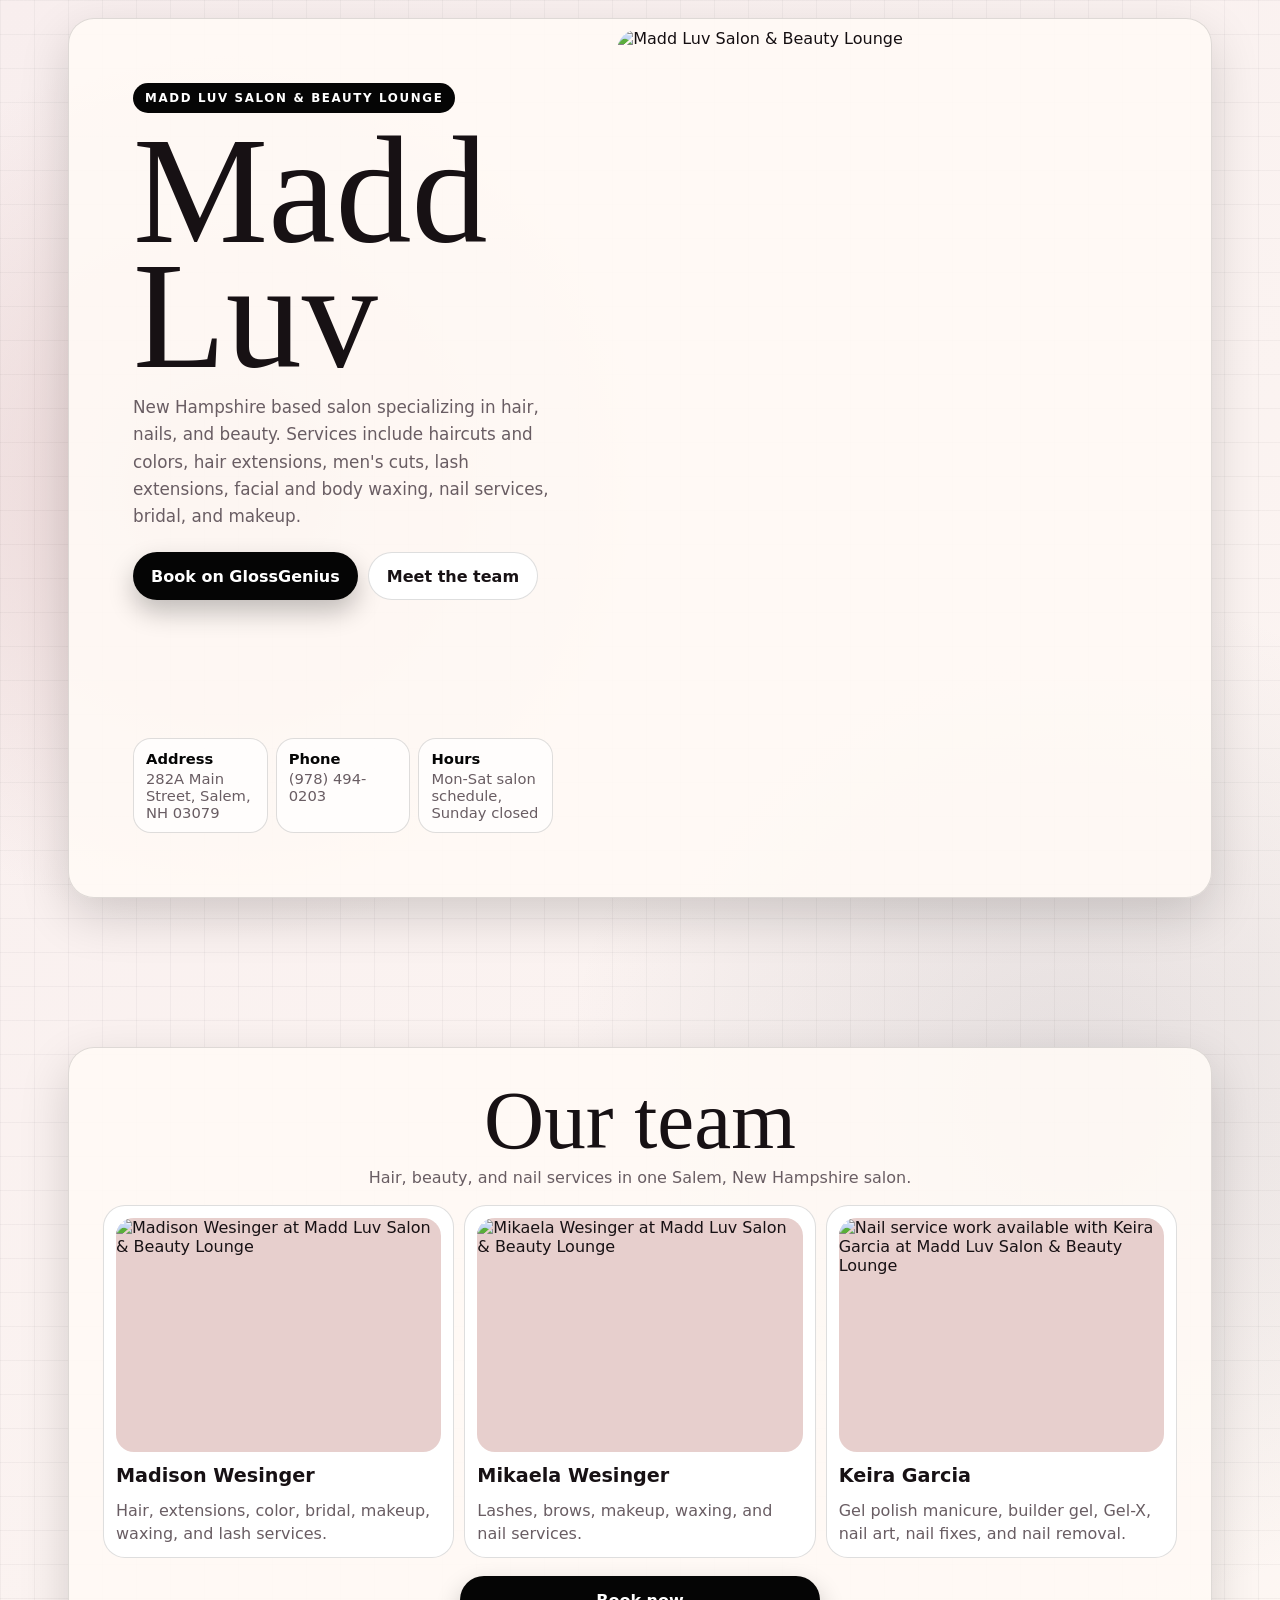
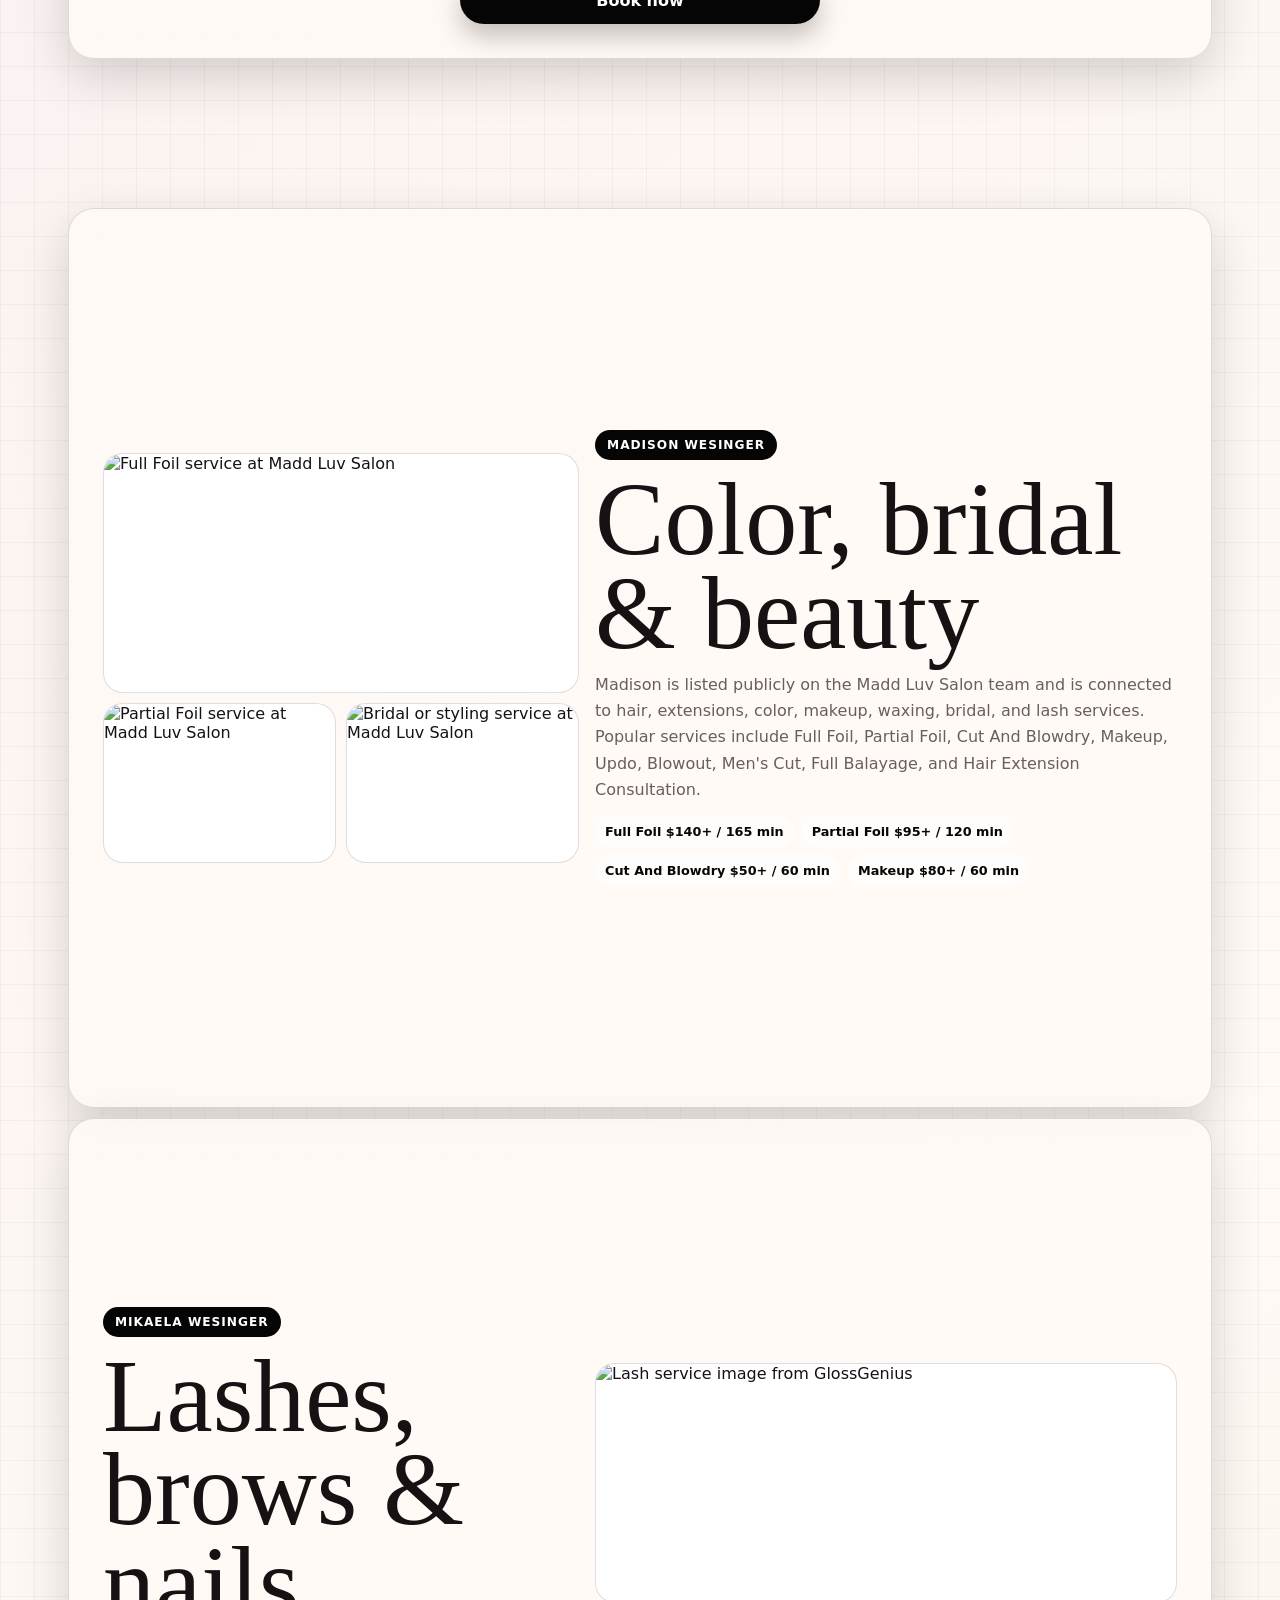
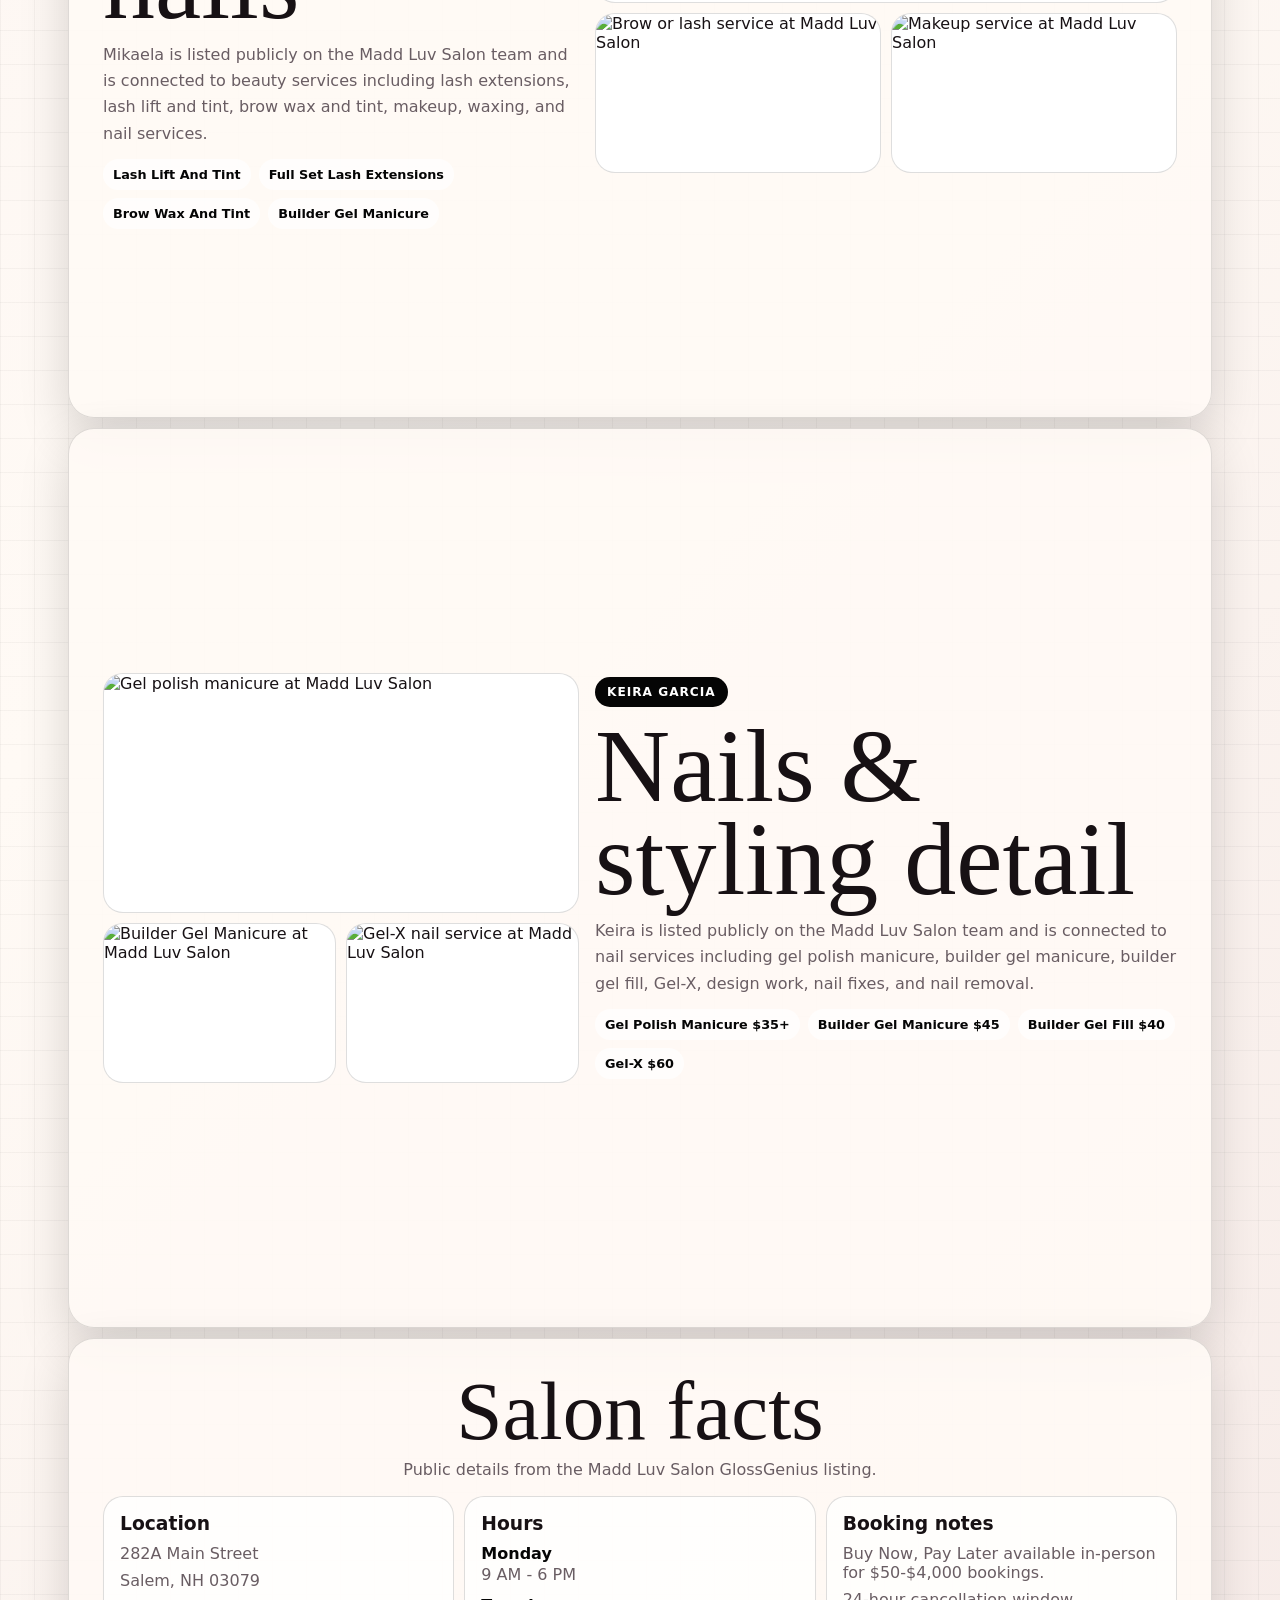
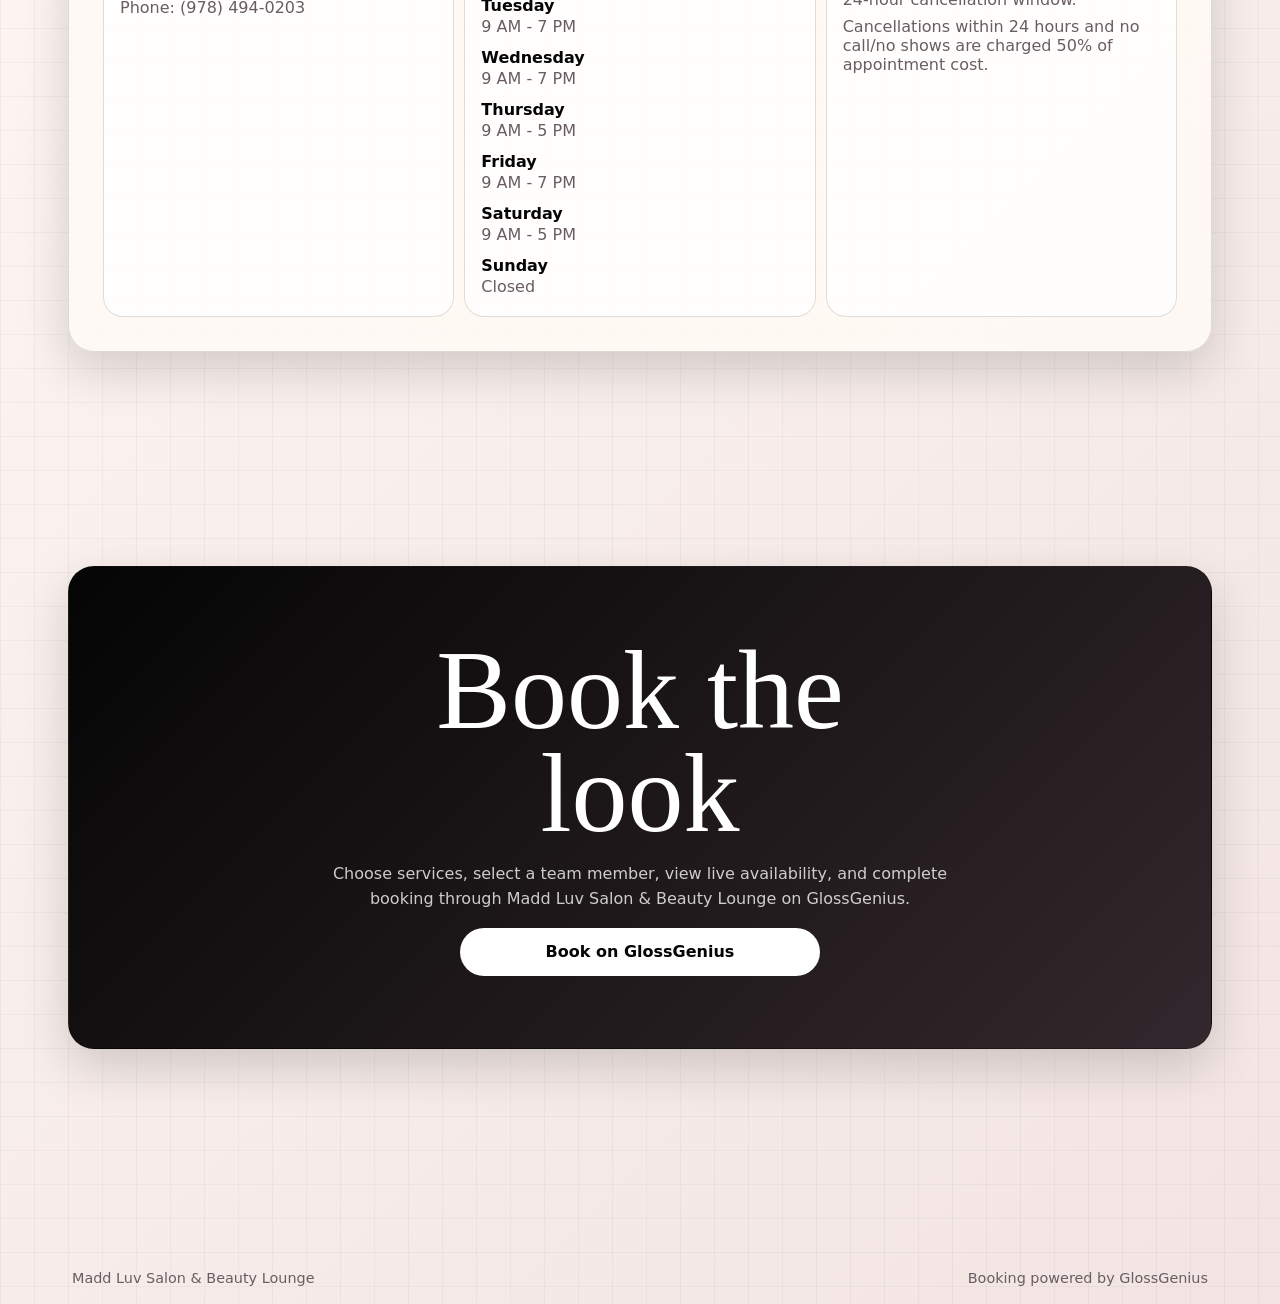
==== index.html @ 244b1cab "Add Madd Luv Salon brochure" ====
<!doctype html>
<html lang="en">
  <head>
    <meta charset="UTF-8" />
    <meta name="viewport" content="width=device-width, initial-scale=1.0" />
    <meta http-equiv="refresh" content="0; url=MaddLuvSalon-Brochure.html" />
    <meta name="description" content="Madd Luv Salon & Beauty Lounge team, services, and booking." />
    <title>Madd Luv Salon & Beauty Lounge</title>
  </head>
  <body>
    <main>
      <h1>Madd Luv Salon & Beauty Lounge</h1>
      <p>
        Continue to
        <a href="MaddLuvSalon-Brochure.html">Madd Luv Salon & Beauty Lounge</a>.
      </p>
    </main>
  </body>
</html>
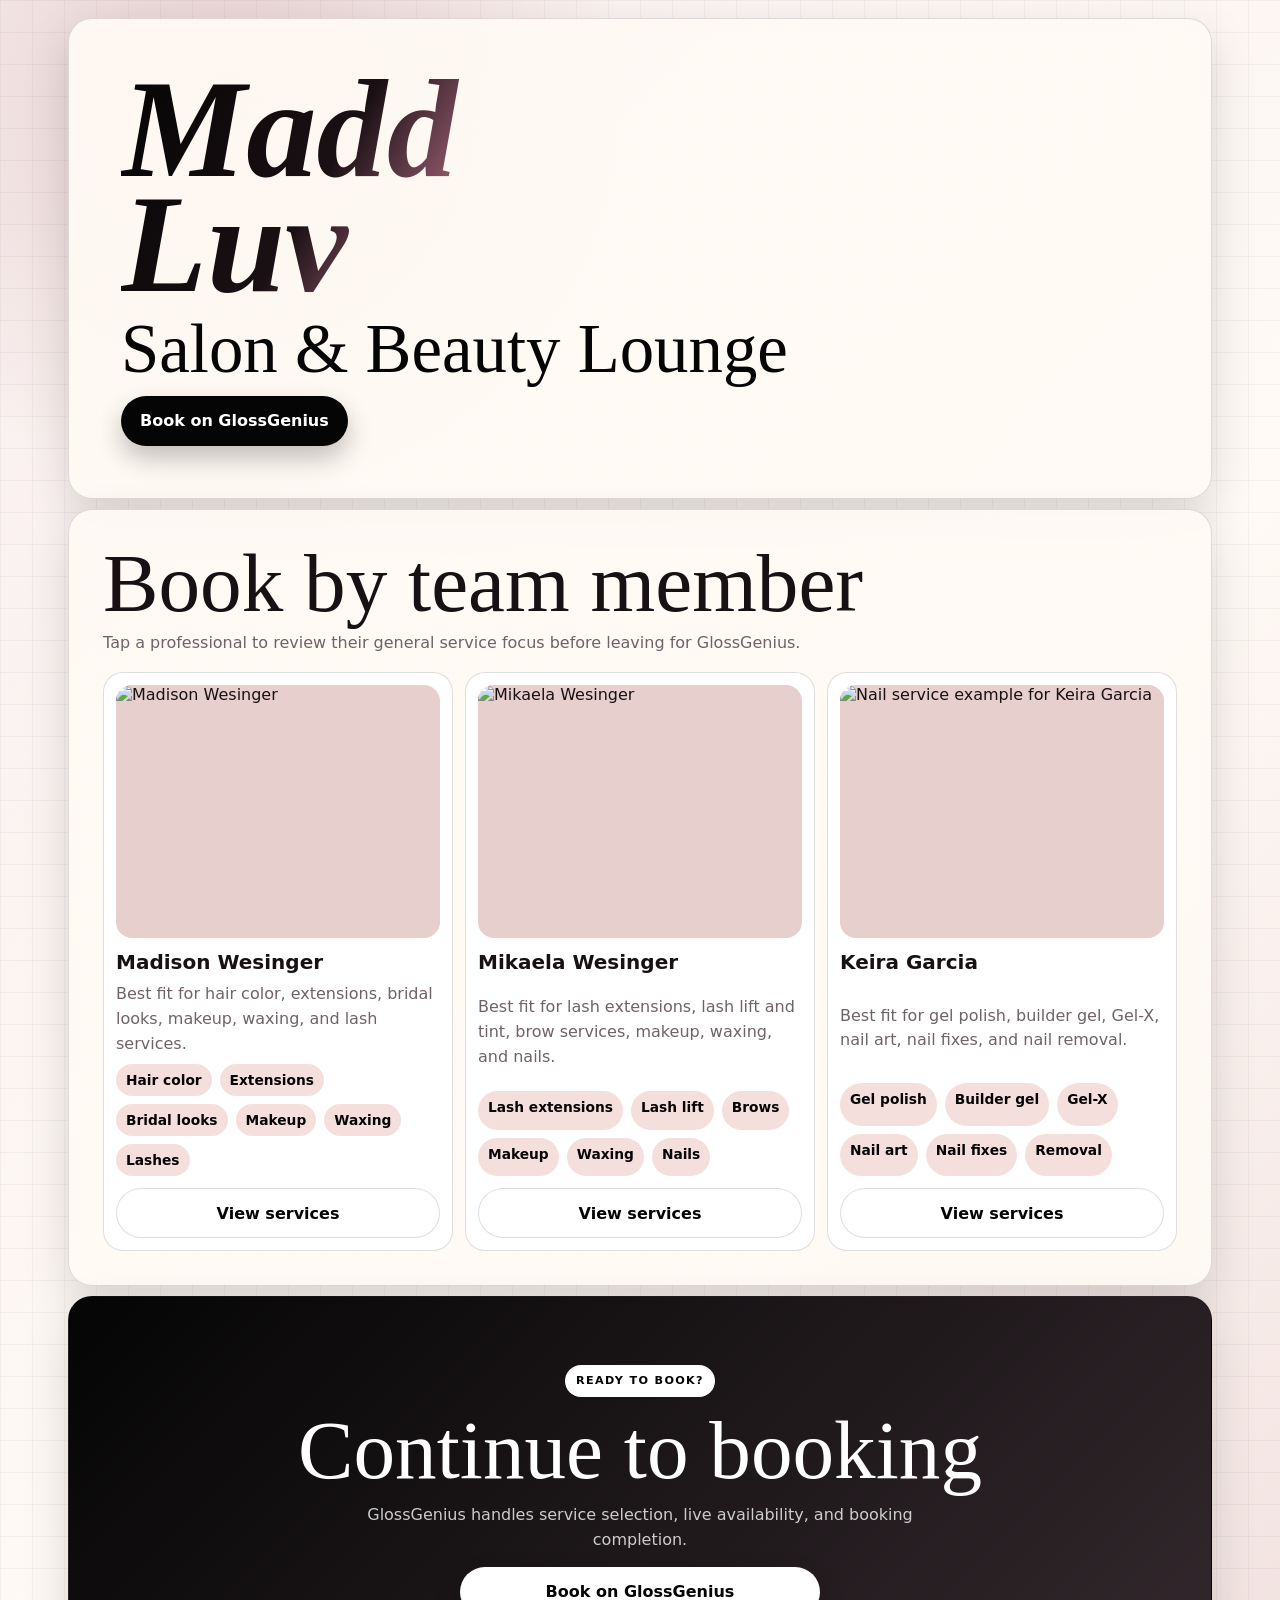
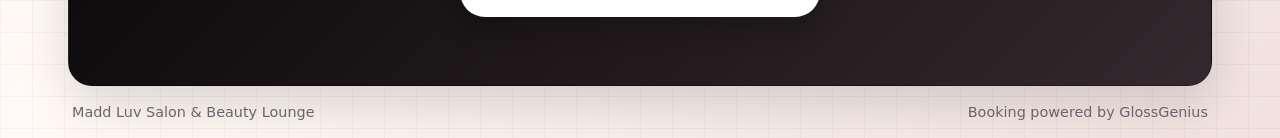
==== commit 8710dc5a: "Refine staff landing carousel and modal" ====
--- a/index.html
+++ b/index.html
@@ -3,17 +3,198 @@
   <head>
     <meta charset="UTF-8" />
     <meta name="viewport" content="width=device-width, initial-scale=1.0" />
-    <meta http-equiv="refresh" content="0; url=MaddLuvSalon-Brochure.html" />
-    <meta name="description" content="Madd Luv Salon & Beauty Lounge team, services, and booking." />
+    <!-- TODO: Add the final production canonical URL when deployment is confirmed. -->
+    <!-- TODO: Add the final client-approved social preview image when assets are available. -->
+    <meta
+      name="description"
+      content="Choose a Madd Luv Salon & Beauty Lounge professional, review service focus, and continue to GlossGenius to book."
+    />
+    <meta property="og:title" content="Madd Luv Salon & Beauty Lounge" />
+    <meta
+      property="og:description"
+      content="Review the Madd Luv Salon team and continue to GlossGenius to book."
+    />
+    <meta property="og:type" content="website" />
+    <meta name="twitter:card" content="summary_large_image" />
+    <meta name="twitter:title" content="Madd Luv Salon & Beauty Lounge" />
+    <meta
+      name="twitter:description"
+      content="Review the Madd Luv Salon team and continue to GlossGenius to book."
+    />
     <title>Madd Luv Salon & Beauty Lounge</title>
+    <link rel="stylesheet" href="brochure.css" />
+    <script src="brochure.js" defer></script>
   </head>
   <body>
-    <main>
-      <h1>Madd Luv Salon & Beauty Lounge</h1>
-      <p>
-        Continue to
-        <a href="MaddLuvSalon-Brochure.html">Madd Luv Salon & Beauty Lounge</a>.
-      </p>
-    </main>
+    <div class="page" data-salon-app data-booking-href="https://maddluvsalon.glossgenius.com/booking-flow">
+      <header class="hero" aria-labelledby="hero-title">
+        <div class="hero-copy">
+          <h1 id="hero-title">Madd Luv</h1>
+          <p class="hero-subtitle">Salon & Beauty Lounge</p>
+          <div class="hero-actions">
+            <a
+              class="button button-primary"
+              href="https://maddluvsalon.glossgenius.com/booking-flow"
+              target="_blank"
+              rel="noopener"
+            >
+              Book on GlossGenius
+            </a>
+          </div>
+        </div>
+      </header>
+
+      <main>
+        <section class="team-section" id="team" aria-labelledby="team-title">
+          <div class="section-heading">
+            <h2 id="team-title">Book by team member</h2>
+            <p>
+              Tap a professional to review their general service focus before
+              leaving for GlossGenius.
+            </p>
+          </div>
+
+          <div class="team-carousel" data-team-carousel>
+            <div class="team-grid" data-team-track>
+            <article
+              class="team-card"
+              data-professional-card="madison"
+              data-modal-heading="Hair, color & beauty"
+            >
+              <div class="team-photo">
+                <!-- TODO: Temporary image. Replace with client-provided professional imagery. -->
+                <img
+                  src="https://static.glossgenius.com/public/user/83f9f4dd763349ab53e0fb3dd7cdd2c14eb4cf82/avatar/medium-29bcc9d4874a7c942685352f6eca50b8.jpeg"
+                  alt="Madison Wesinger"
+                />
+              </div>
+              <div class="team-card-copy">
+                <h3>Madison Wesinger</h3>
+                <p>Best fit for hair color, extensions, bridal looks, makeup, waxing, and lash services.</p>
+                <ul class="chips" aria-label="Madison service focus">
+                  <li>Hair color</li>
+                  <li>Extensions</li>
+                  <li>Bridal looks</li>
+                  <li>Makeup</li>
+                  <li>Waxing</li>
+                  <li>Lashes</li>
+                </ul>
+              </div>
+              <button class="button button-secondary" type="button" data-modal-trigger="madison">
+                View services
+              </button>
+            </article>
+
+            <article
+              class="team-card"
+              data-professional-card="mikaela"
+              data-modal-heading="Lashes, brows & beauty"
+            >
+              <div class="team-photo">
+                <!-- TODO: Temporary image. Replace with client-provided professional imagery. -->
+                <img
+                  src="https://static.glossgenius.com/public/user/c97aab8a26600b79ce95ca495bef58c185da5dae/avatar/medium-7baa5c880201a1e25ddea97063087e5b.jpeg"
+                  alt="Mikaela Wesinger"
+                />
+              </div>
+              <div class="team-card-copy">
+                <h3>Mikaela Wesinger</h3>
+                <p>Best fit for lash extensions, lash lift and tint, brow services, makeup, waxing, and nails.</p>
+                <ul class="chips" aria-label="Mikaela service focus">
+                  <li>Lash extensions</li>
+                  <li>Lash lift</li>
+                  <li>Brows</li>
+                  <li>Makeup</li>
+                  <li>Waxing</li>
+                  <li>Nails</li>
+                </ul>
+              </div>
+              <button class="button button-secondary" type="button" data-modal-trigger="mikaela">
+                View services
+              </button>
+            </article>
+
+            <article
+              class="team-card"
+              data-professional-card="keira"
+              data-modal-heading="Nails & detail work"
+            >
+              <div class="team-photo">
+                <!-- TODO: Temporary image. Replace with client-provided professional imagery. -->
+                <img
+                  src="https://static.glossgenius.com/public/service/5cf330af9236f87ce8c8bcfedc5fbe0867a43ca9/image/262e5916e6a22c4829964ab713e4a2ac.jpg"
+                  alt="Nail service example for Keira Garcia"
+                />
+              </div>
+              <div class="team-card-copy">
+                <h3>Keira Garcia</h3>
+                <p>Best fit for gel polish, builder gel, Gel-X, nail art, nail fixes, and nail removal.</p>
+                <ul class="chips" aria-label="Keira service focus">
+                  <li>Gel polish</li>
+                  <li>Builder gel</li>
+                  <li>Gel-X</li>
+                  <li>Nail art</li>
+                  <li>Nail fixes</li>
+                  <li>Removal</li>
+                </ul>
+              </div>
+              <button class="button button-secondary" type="button" data-modal-trigger="keira">
+                View services
+              </button>
+            </article>
+            </div>
+          </div>
+
+          <div class="carousel-dots" data-carousel-dots aria-label="Professional carousel position"></div>
+        </section>
+
+        <section class="booking-panel" aria-labelledby="booking-title">
+          <p class="eyebrow">Ready to book?</p>
+          <h2 id="booking-title">Continue to booking</h2>
+          <p>
+            GlossGenius handles service selection, live availability, and booking completion.
+          </p>
+          <a
+            class="button button-primary"
+            href="https://maddluvsalon.glossgenius.com/booking-flow"
+            target="_blank"
+            rel="noopener"
+          >
+            Book on GlossGenius
+          </a>
+        </section>
+      </main>
+
+      <footer class="site-footer">
+        <span>Madd Luv Salon & Beauty Lounge</span>
+        <span>Booking powered by GlossGenius</span>
+      </footer>
+
+      <dialog class="team-modal" data-team-modal aria-labelledby="modal-title">
+        <div class="modal-shell">
+          <button class="modal-close" type="button" data-modal-close aria-label="Close services modal">
+            <span aria-hidden="true">x</span>
+          </button>
+          <div class="modal-image">
+            <img src="" alt="" data-modal-image />
+          </div>
+          <div class="modal-copy">
+            <h2 class="modal-name" id="modal-title" data-modal-name></h2>
+            <p class="modal-heading" data-modal-heading></p>
+            <p data-modal-description></p>
+            <ul class="chips" data-modal-chips aria-label="Service focus"></ul>
+          </div>
+          <a
+            class="button button-primary modal-cta"
+            href="https://maddluvsalon.glossgenius.com/booking-flow"
+            target="_blank"
+            rel="noopener"
+            data-modal-booking
+          >
+            Continue to GlossGenius
+          </a>
+        </div>
+      </dialog>
+    </div>
   </body>
 </html>
--- a/brochure.css
+++ b/brochure.css
@@ -0,0 +1,473 @@
+:root {
+  --black: #050505;
+  --ink: #171114;
+  --muted: #6f6268;
+  --rose: #e7cfcd;
+  --blush: #f5dfdd;
+  --cream: #fffaf5;
+  --line: rgba(5, 5, 5, 0.13);
+  --shadow: 0 18px 48px rgba(5, 5, 5, 0.14);
+}
+
+* {
+  box-sizing: border-box;
+}
+
+html {
+  min-width: 320px;
+  scroll-behavior: smooth;
+}
+
+body {
+  margin: 0;
+  color: var(--ink);
+  font-family: Inter, ui-sans-serif, system-ui, -apple-system, BlinkMacSystemFont, "Segoe UI", sans-serif;
+  background:
+    linear-gradient(rgba(5, 5, 5, 0.035) 1px, transparent 1px),
+    linear-gradient(90deg, rgba(5, 5, 5, 0.035) 1px, transparent 1px),
+    radial-gradient(circle at 18% 6%, rgba(216, 184, 185, 0.58), transparent 25rem),
+    linear-gradient(135deg, #f8eeee 0%, var(--cream) 58%, #f1e1df 100%);
+  background-size: 32px 32px, 32px 32px, auto, auto;
+}
+
+body:has(dialog[open]) {
+  overflow: hidden;
+}
+
+a {
+  color: inherit;
+  text-decoration: none;
+}
+
+img {
+  display: block;
+  width: 100%;
+  height: 100%;
+  object-fit: cover;
+}
+
+button,
+a {
+  -webkit-tap-highlight-color: transparent;
+}
+
+:focus-visible {
+  outline: 3px solid rgba(5, 5, 5, 0.75);
+  outline-offset: 4px;
+}
+
+.page {
+  width: min(100%, 1180px);
+  margin: 0 auto;
+  padding: 10px;
+}
+
+.hero,
+.team-section,
+.booking-panel {
+  border: 1px solid var(--line);
+  border-radius: 24px;
+  background: rgba(255, 250, 245, 0.92);
+  box-shadow: var(--shadow);
+}
+
+.hero {
+  display: grid;
+  min-height: auto;
+  padding: clamp(22px, 8vw, 52px);
+}
+
+.hero-copy {
+  display: grid;
+  gap: 14px;
+}
+
+.eyebrow {
+  width: fit-content;
+  margin: 0;
+  border-radius: 999px;
+  padding: 7px 11px;
+  color: white;
+  background: var(--black);
+  font-size: 0.7rem;
+  font-weight: 900;
+  letter-spacing: 0.12em;
+  text-transform: uppercase;
+}
+
+h1,
+h2,
+h3,
+p {
+  margin: 0;
+}
+
+h1,
+h2 {
+  font-family: Georgia, "Times New Roman", serif;
+  font-weight: 500;
+  letter-spacing: 0;
+}
+
+h1 {
+  max-width: 8ch;
+  color: transparent;
+  font-family: "Bodoni 72", "Bodoni MT", Didot, "Didot LT STD", "Hoefler Text", Georgia, serif;
+  font-size: clamp(4.25rem, 18vw, 8.8rem);
+  font-style: italic;
+  font-weight: 700;
+  line-height: 0.82;
+  background: linear-gradient(120deg, var(--black) 0%, #1a1014 38%, #d783a0 68%, #f1c3cf 100%);
+  -webkit-background-clip: text;
+  background-clip: text;
+}
+
+.section-heading p,
+.booking-panel p,
+.team-card p,
+.modal-copy p {
+  color: var(--muted);
+  line-height: 1.55;
+}
+
+.hero p.hero-subtitle {
+  color: var(--black);
+  font-family: Georgia, "Times New Roman", serif;
+  font-size: clamp(2.15rem, 8.5vw, 4.3rem);
+  line-height: 0.96;
+}
+
+.hero-actions {
+  display: grid;
+  gap: 10px;
+}
+
+.button {
+  display: inline-flex;
+  align-items: center;
+  justify-content: center;
+  min-height: 50px;
+  width: 100%;
+  border: 1px solid transparent;
+  border-radius: 999px;
+  padding: 13px 18px;
+  font: inherit;
+  font-weight: 900;
+  text-align: center;
+  cursor: pointer;
+}
+
+.button-primary {
+  color: white;
+  background: var(--black);
+  box-shadow: 0 12px 26px rgba(5, 5, 5, 0.24);
+}
+
+.button-secondary {
+  color: var(--black);
+  border-color: var(--line);
+  background: white;
+}
+
+.team-section {
+  margin-top: 10px;
+  padding: clamp(16px, 5vw, 34px);
+}
+
+.section-heading {
+  display: grid;
+  gap: 9px;
+  margin-bottom: 16px;
+}
+
+.section-heading h2,
+.booking-panel h2 {
+  font-size: clamp(2.4rem, 10vw, 5.2rem);
+  line-height: 0.94;
+}
+
+.team-carousel {
+  margin: 0 -16px;
+  overflow: visible;
+}
+
+.team-grid {
+  display: flex;
+  gap: 12px;
+  overflow-x: auto;
+  padding: 0 16px 12px;
+  scroll-padding: 16px;
+  scroll-snap-type: x mandatory;
+  scroll-behavior: smooth;
+  -webkit-overflow-scrolling: touch;
+  scrollbar-width: thin;
+  scrollbar-color: rgba(5, 5, 5, 0.28) transparent;
+}
+
+.team-grid::-webkit-scrollbar {
+  height: 6px;
+}
+
+.team-grid::-webkit-scrollbar-track {
+  background: transparent;
+}
+
+.team-grid::-webkit-scrollbar-thumb {
+  border-radius: 999px;
+  background: rgba(5, 5, 5, 0.24);
+}
+
+.team-card {
+  display: grid;
+  gap: 12px;
+  flex: 0 0 min(82%, 330px);
+  border: 1px solid var(--line);
+  border-radius: 20px;
+  padding: 12px;
+  background: white;
+  scroll-snap-align: center;
+}
+
+.team-photo {
+  aspect-ratio: 1.28 / 1;
+  overflow: hidden;
+  border-radius: 16px;
+  background: var(--rose);
+}
+
+.team-card-copy {
+  display: grid;
+  gap: 8px;
+}
+
+.team-card h3 {
+  font-size: 1.25rem;
+}
+
+.chips {
+  display: flex;
+  flex-wrap: wrap;
+  gap: 8px;
+  margin: 0;
+  padding: 0;
+  list-style: none;
+}
+
+.chips li {
+  border-radius: 999px;
+  padding: 8px 10px;
+  color: var(--black);
+  background: var(--blush);
+  font-size: 0.86rem;
+  font-weight: 850;
+}
+
+.carousel-dots {
+  display: flex;
+  justify-content: center;
+  gap: 8px;
+  padding-top: 12px;
+}
+
+.carousel-dot {
+  width: 28px;
+  height: 8px;
+  border: 0;
+  border-radius: 999px;
+  background: rgba(5, 5, 5, 0.2);
+  cursor: pointer;
+}
+
+.carousel-dot.is-active {
+  width: 42px;
+  background: var(--black);
+}
+
+.booking-panel {
+  display: grid;
+  gap: 14px;
+  margin-top: 10px;
+  padding: clamp(24px, 8vw, 68px);
+  color: white;
+  background: linear-gradient(135deg, var(--black), #33282d);
+}
+
+.booking-panel .eyebrow,
+.booking-panel .button {
+  background: white;
+  color: var(--black);
+}
+
+.booking-panel p {
+  max-width: 38rem;
+  color: rgba(255, 255, 255, 0.78);
+}
+
+.site-footer {
+  display: flex;
+  flex-wrap: wrap;
+  justify-content: space-between;
+  gap: 10px;
+  padding: 18px 4px 0;
+  color: var(--muted);
+  font-size: 0.9rem;
+}
+
+.team-modal {
+  inset: auto 0 0 0;
+  width: 100vw;
+  max-width: none;
+  max-height: min(76vh, 620px);
+  margin: 0;
+  border: 0;
+  border-radius: 26px 26px 0 0;
+  padding: 0;
+  color: var(--ink);
+  background: transparent;
+}
+
+.team-modal::backdrop {
+  background: rgba(5, 5, 5, 0.46);
+}
+
+.modal-shell {
+  position: relative;
+  display: grid;
+  gap: 12px;
+  width: 100%;
+  max-height: min(76vh, 620px);
+  overflow: auto;
+  border: 1px solid var(--line);
+  border-bottom: 0;
+  border-radius: 26px 26px 0 0;
+  padding: 18px;
+  background: var(--cream);
+  box-shadow: 0 -22px 60px rgba(5, 5, 5, 0.22);
+}
+
+.modal-close {
+  position: absolute;
+  top: 14px;
+  right: 14px;
+  z-index: 1;
+  min-width: 44px;
+  min-height: 44px;
+  border: 1px solid var(--line);
+  border-radius: 999px;
+  color: var(--black);
+  background: white;
+  font: inherit;
+  font-size: 1.3rem;
+  font-weight: 900;
+  cursor: pointer;
+}
+
+.modal-image {
+  height: clamp(150px, 28vh, 230px);
+  overflow: hidden;
+  border: 1px solid var(--line);
+  border-radius: 18px;
+  margin-bottom: 6px;
+  background: var(--rose);
+}
+
+.modal-copy {
+  display: grid;
+  gap: 12px;
+}
+
+.modal-name {
+  font-size: clamp(2rem, 7.4vw, 3.4rem);
+  line-height: 1.06;
+}
+
+.modal-heading {
+  color: var(--black);
+  font-weight: 900;
+}
+
+.modal-cta {
+  margin-top: 2px;
+}
+
+@media (prefers-reduced-motion: no-preference) {
+  .team-card,
+  .button,
+  .team-modal {
+    transition: transform 180ms ease, box-shadow 180ms ease;
+  }
+
+  .team-card:has(.button:focus-visible),
+  .team-card:has(.button:hover) {
+    transform: translateY(-2px);
+  }
+}
+
+@media (min-width: 560px) {
+  .hero-actions {
+    grid-template-columns: minmax(0, max-content);
+  }
+
+  .hero-actions .button {
+    width: auto;
+  }
+}
+
+@media (min-width: 760px) {
+  .page {
+    padding: 18px;
+  }
+
+  .hero {
+    min-height: 430px;
+    align-items: center;
+  }
+
+  .team-grid {
+    display: grid;
+    grid-template-columns: repeat(3, minmax(0, 1fr));
+    overflow: visible;
+    padding: 0;
+    scroll-snap-type: none;
+  }
+
+  .team-carousel {
+    margin: 0;
+    overflow: visible;
+  }
+
+  .carousel-dots {
+    display: none;
+  }
+
+  .team-card {
+    flex: initial;
+    grid-template-rows: auto 1fr auto;
+    scroll-snap-align: none;
+  }
+
+  .booking-panel {
+    align-items: center;
+    justify-items: center;
+    text-align: center;
+  }
+
+  .booking-panel .button {
+    width: min(100%, 360px);
+  }
+
+  .team-modal {
+    inset: 0;
+    width: min(calc(100vw - 36px), 720px);
+    max-width: 720px;
+    margin: auto;
+    border-radius: 24px;
+  }
+
+  .modal-shell {
+    max-height: min(82vh, 760px);
+    border-bottom: 1px solid var(--line);
+    border-radius: 24px;
+    padding: 24px;
+  }
+}
